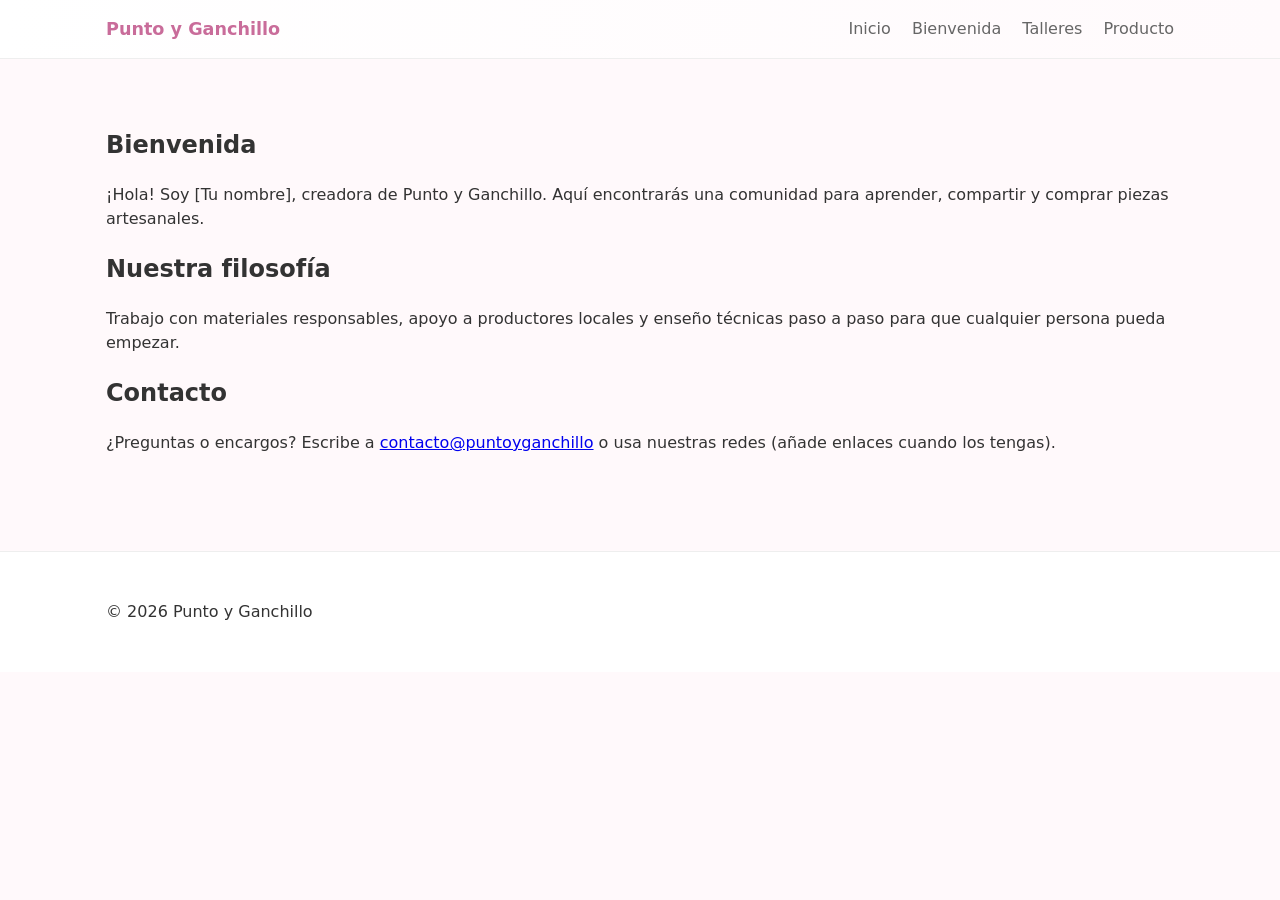
==== bienvenida.html @ f4f359e0 "Sube la web inicial de Punto y Ganchillo con cuatro páginas y estilos responsivos." ====
<!doctype html>
<html lang="es">
<head>
  <meta charset="utf-8" />
  <meta name="viewport" content="width=device-width,initial-scale=1" />
  <title>Punto y Ganchillo — Bienvenida</title>
  <link rel="stylesheet" href="css/styles.css" />
  <meta name="description" content="Bienvenida a Punto y Ganchillo. Conócenos y descubre nuestros valores y metodología." />
</head>
<body>
  <header class="site-header">
    <div class="container header-inner">
      <a class="brand" href="index.html">Punto y Ganchillo</a>
      <nav class="main-nav">
        <a href="index.html">Inicio</a>
        <a href="bienvenida.html">Bienvenida</a>
        <a href="talleres.html">Talleres</a>
        <a href="producto.html">Producto</a>
      </nav>
    </div>
  </header>

  <main class="container">
    <section class="page">
      <h1>Bienvenida</h1>
      <p>¡Hola! Soy [Tu nombre], creadora de Punto y Ganchillo. Aquí encontrarás una comunidad para aprender, compartir y comprar piezas artesanales.</p>
      <h2>Nuestra filosofía</h2>
      <p>Trabajo con materiales responsables, apoyo a productores locales y enseño técnicas paso a paso para que cualquier persona pueda empezar.</p>
      <h2>Contacto</h2>
      <p>¿Preguntas o encargos? Escribe a <a href="mailto:contacto@puntoyganchillo">contacto@puntoyganchillo</a> o usa nuestras redes (añade enlaces cuando los tengas).</p>
    </section>
  </main>

  <footer class="site-footer">
    <div class="container">
      <p>© <span id="year2"></span> Punto y Ganchillo</p>
    </div>
  </footer>

  <script>
    document.getElementById('year2').textContent = new Date().getFullYear();
  </script>
</body>
</html>
---- css/styles.css ----
:root {
  --accent: #c96c9a;
  --bg: #fff9fb;
  --text: #333;
  --muted: #666;
  --container-max: 1100px;
}

* {
  box-sizing: border-box;
}

body {
  margin: 0;
  font-family: system-ui, -apple-system, Segoe UI, Roboto, "Helvetica Neue", Arial;
  color: var(--text);
  background: var(--bg);
  line-height: 1.5;
}

.container {
  max-width: var(--container-max);
  margin: 0 auto;
  padding: 1rem;
}

.header-inner {
  display: flex;
  align-items: center;
  justify-content: space-between;
  gap: 1rem;
}

.site-header {
  background: linear-gradient(90deg, #fff, #fffafc);
  border-bottom: 1px solid #eee;
  position: sticky;
  top: 0;
  z-index: 10;
}

.brand {
  font-weight: 700;
  color: var(--accent);
  text-decoration: none;
  font-size: 1.1rem;
}

.main-nav a {
  margin-left: 1rem;
  text-decoration: none;
  color: var(--muted);
}

.hero {
  padding: 3rem 0;
  background: linear-gradient(180deg, #fff2f8 0%, #fff 100%);
  text-align: center;
}

.hero h1 {
  font-size: 2rem;
  margin: 0.2rem 0;
}

.hero p {
  margin: 0.4rem 0 1rem;
  color: var(--muted);
}

.btn {
  display: inline-block;
  background: var(--accent);
  color: white;
  padding: 0.6rem 1rem;
  border-radius: 6px;
  text-decoration: none;
}

.btn.outline {
  background: transparent;
  border: 1px solid var(--accent);
  color: var(--accent);
  margin-left: 0.5rem;
}

.features {
  display: grid;
  grid-template-columns: repeat(auto-fit, minmax(200px, 1fr));
  gap: 1rem;
  padding: 2rem 0;
}

.features article {
  background: white;
  padding: 1rem;
  border-radius: 8px;
  box-shadow: 0 1px 4px rgba(0, 0, 0, 0.04);
}

.page {
  padding: 2rem 0;
  background: transparent;
}

.workshop-list {
  display: grid;
  gap: 1rem;
}

.workshop {
  background: white;
  padding: 1rem;
  border-radius: 8px;
  box-shadow: 0 1px 3px rgba(0, 0, 0, 0.04);
}

.products-grid {
  display: grid;
  grid-template-columns: repeat(auto-fit, minmax(220px, 1fr));
  gap: 1rem;
}

.product {
  background: white;
  padding: 1rem;
  border-radius: 8px;
  text-align: center;
  box-shadow: 0 1px 4px rgba(0, 0, 0, 0.04);
}

.product img {
  max-width: 100%;
  height: auto;
  border-radius: 6px;
}

.site-footer {
  padding: 1rem 0;
  background: #fff;
  margin-top: 2rem;
  border-top: 1px solid #eee;
}

@media (max-width: 720px) {
  .header-inner {
    flex-direction: row;
    gap: 0.5rem;
  }

  .main-nav a {
    margin-left: 0.6rem;
    font-size: 0.95rem;
  }

  .hero h1 {
    font-size: 1.5rem;
  }
}
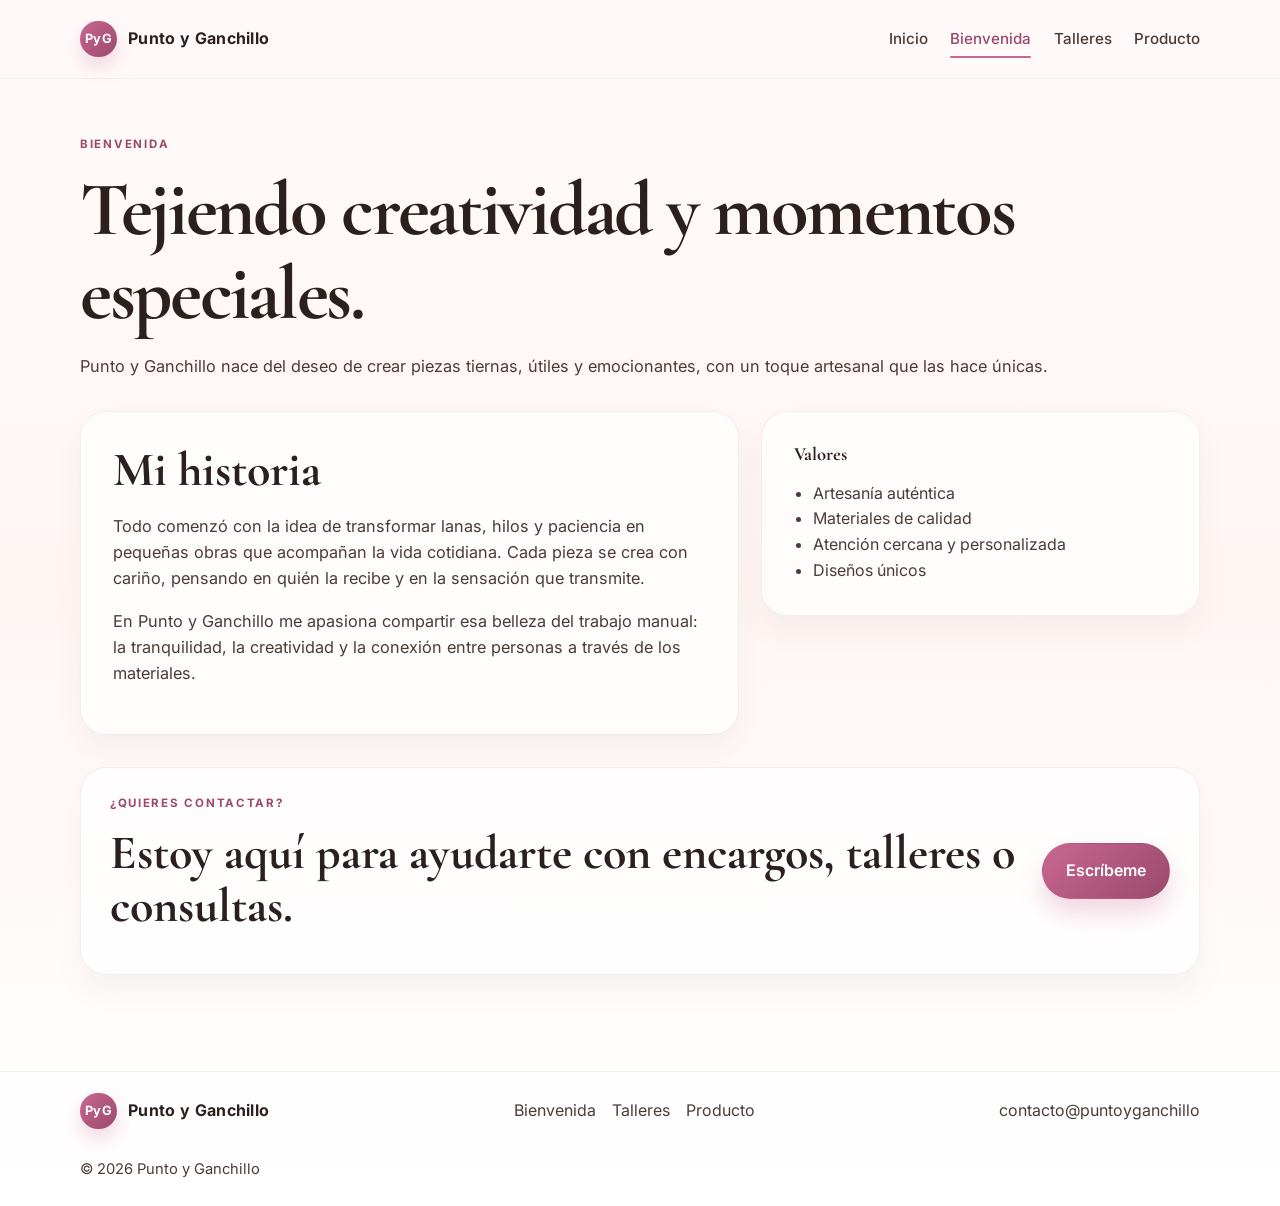
==== commit 099870d0: "Actualiza la web de Punto y Ganchillo con una versión final más cuidada, premium y responsive." ====
--- a/bienvenida.html
+++ b/bienvenida.html
@@ -3,42 +3,88 @@
 <head>
   <meta charset="utf-8" />
   <meta name="viewport" content="width=device-width,initial-scale=1" />
-  <title>Punto y Ganchillo — Bienvenida</title>
+  <title>Punto y Ganchillo | Bienvenida</title>
+  <meta name="description" content="Conoce Punto y Ganchillo, nuestra historia, valores y pasión por el tejido artesanal." />
+  <link rel="preconnect" href="https://fonts.googleapis.com">
+  <link rel="preconnect" href="https://fonts.gstatic.com" crossorigin>
+  <link href="https://fonts.googleapis.com/css2?family=Cormorant+Garamond:wght@500;600;700&family=Inter:wght@400;500;600;700&display=swap" rel="stylesheet">
   <link rel="stylesheet" href="css/styles.css" />
-  <meta name="description" content="Bienvenida a Punto y Ganchillo. Conócenos y descubre nuestros valores y metodología." />
 </head>
 <body>
   <header class="site-header">
     <div class="container header-inner">
-      <a class="brand" href="index.html">Punto y Ganchillo</a>
-      <nav class="main-nav">
+      <a class="brand" href="index.html" aria-label="Punto y Ganchillo inicio">
+        <span class="brand-mark">PyG</span>
+        <span>Punto y Ganchillo</span>
+      </a>
+
+      <nav class="main-nav" aria-label="Principal">
         <a href="index.html">Inicio</a>
-        <a href="bienvenida.html">Bienvenida</a>
+        <a href="bienvenida.html" class="active">Bienvenida</a>
         <a href="talleres.html">Talleres</a>
         <a href="producto.html">Producto</a>
       </nav>
     </div>
   </header>
 
-  <main class="container">
-    <section class="page">
-      <h1>Bienvenida</h1>
-      <p>¡Hola! Soy [Tu nombre], creadora de Punto y Ganchillo. Aquí encontrarás una comunidad para aprender, compartir y comprar piezas artesanales.</p>
-      <h2>Nuestra filosofía</h2>
-      <p>Trabajo con materiales responsables, apoyo a productores locales y enseño técnicas paso a paso para que cualquier persona pueda empezar.</p>
-      <h2>Contacto</h2>
-      <p>¿Preguntas o encargos? Escribe a <a href="mailto:contacto@puntoyganchillo">contacto@puntoyganchillo</a> o usa nuestras redes (añade enlaces cuando los tengas).</p>
+  <main class="page-shell">
+    <section class="container page-intro">
+      <p class="eyebrow">Bienvenida</p>
+      <h1>Tejiendo creatividad y momentos especiales.</h1>
+      <p class="lead">Punto y Ganchillo nace del deseo de crear piezas tiernas, útiles y emocionantes, con un toque artesanal que las hace únicas.</p>
+    </section>
+
+    <section class="container story-layout">
+      <div class="story-copy">
+        <h2>Mi historia</h2>
+        <p>Todo comenzó con la idea de transformar lanas, hilos y paciencia en pequeñas obras que acompañan la vida cotidiana. Cada pieza se crea con cariño, pensando en quién la recibe y en la sensación que transmite.</p>
+        <p>En Punto y Ganchillo me apasiona compartir esa belleza del trabajo manual: la tranquilidad, la creatividad y la conexión entre personas a través de los materiales.</p>
+      </div>
+
+      <div class="story-card">
+        <h3>Valores</h3>
+        <ul>
+          <li>Artesanía auténtica</li>
+          <li>Materiales de calidad</li>
+          <li>Atención cercana y personalizada</li>
+          <li>Diseños únicos</li>
+        </ul>
+      </div>
+    </section>
+
+    <section class="container contact-banner">
+      <div>
+        <p class="eyebrow">¿Quieres contactar?</p>
+        <h2>Estoy aquí para ayudarte con encargos, talleres o consultas.</h2>
+      </div>
+      <a class="btn btn-primary" href="mailto:contacto@puntoyganchillo">Escríbeme</a>
     </section>
   </main>
 
   <footer class="site-footer">
-    <div class="container">
-      <p>© <span id="year2"></span> Punto y Ganchillo</p>
+    <div class="container footer-inner">
+      <div>
+        <a class="brand footer-brand" href="index.html">
+          <span class="brand-mark">PyG</span>
+          <span>Punto y Ganchillo</span>
+        </a>
+      </div>
+
+      <div class="footer-links">
+        <a href="bienvenida.html">Bienvenida</a>
+        <a href="talleres.html">Talleres</a>
+        <a href="producto.html">Producto</a>
+      </div>
+
+      <div class="footer-contact">
+        <a href="mailto:contacto@puntoyganchillo">contacto@puntoyganchillo</a>
+      </div>
     </div>
+    <div class="container copyright">© <span id="year"></span> Punto y Ganchillo</div>
   </footer>
 
   <script>
-    document.getElementById('year2').textContent = new Date().getFullYear();
+    document.getElementById('year').textContent = new Date().getFullYear();
   </script>
 </body>
 </html>
--- a/css/styles.css
+++ b/css/styles.css
@@ -1,159 +1,511 @@
 :root {
-  --accent: #c96c9a;
-  --bg: #fff9fb;
-  --text: #333;
-  --muted: #666;
-  --container-max: 1100px;
+  --rose-50: #fff8f9;
+  --rose-100: #fdeef3;
+  --rose-200: #f7dfe8;
+  --rose-300: #efbfd5;
+  --rose-500: #c8678f;
+  --rose-700: #9b496d;
+  --coffee-900: #2b201d;
+  --coffee-700: #4d3b36;
+  --cream: #f9f5f1;
+  --white: #ffffff;
+  --shadow: rgba(69, 40, 27, 0.12);
 }
 
 * {
   box-sizing: border-box;
 }
 
+html {
+  scroll-behavior: smooth;
+}
+
 body {
   margin: 0;
-  font-family: system-ui, -apple-system, Segoe UI, Roboto, "Helvetica Neue", Arial;
-  color: var(--text);
-  background: var(--bg);
-  line-height: 1.5;
+  font-family: "Inter", Arial, sans-serif;
+  background: linear-gradient(180deg, #fffaf9 0%, #fff6f4 50%, #fff 100%);
+  color: var(--coffee-900);
+  line-height: 1.6;
+}
+
+img {
+  max-width: 100%;
+  display: block;
+}
+
+a {
+  color: inherit;
+  text-decoration: none;
 }
 
 .container {
-  max-width: var(--container-max);
+  width: min(1120px, calc(100% - 2rem));
   margin: 0 auto;
-  padding: 1rem;
-}
-
-.header-inner {
+}
+
+.site-header {
+  position: sticky;
+  top: 0;
+  z-index: 20;
+  background: rgba(255, 250, 249, 0.9);
+  backdrop-filter: blur(10px);
+  border-bottom: 1px solid rgba(133, 88, 72, 0.08);
+}
+
+.header-inner,
+.footer-inner {
   display: flex;
   align-items: center;
   justify-content: space-between;
   gap: 1rem;
-}
-
-.site-header {
-  background: linear-gradient(90deg, #fff, #fffafc);
-  border-bottom: 1px solid #eee;
-  position: sticky;
-  top: 0;
-  z-index: 10;
+  min-height: 78px;
 }
 
 .brand {
+  display: inline-flex;
+  align-items: center;
+  gap: 0.7rem;
   font-weight: 700;
-  color: var(--accent);
-  text-decoration: none;
-  font-size: 1.1rem;
+  letter-spacing: 0.02em;
+}
+
+.brand-mark {
+  display: inline-flex;
+  align-items: center;
+  justify-content: center;
+  width: 2.3rem;
+  height: 2.3rem;
+  border-radius: 50%;
+  background: linear-gradient(135deg, var(--rose-500), var(--rose-700));
+  color: var(--white);
+  font-size: 0.8rem;
+  box-shadow: 0 10px 20px rgba(200, 103, 143, 0.25);
+}
+
+.main-nav {
+  display: flex;
+  align-items: center;
+  gap: 1.4rem;
+  font-size: 0.95rem;
 }
 
 .main-nav a {
-  margin-left: 1rem;
-  text-decoration: none;
-  color: var(--muted);
+  position: relative;
+  color: var(--coffee-700);
+  font-weight: 500;
+}
+
+.main-nav a.active,
+.main-nav a:hover {
+  color: var(--rose-700);
+}
+
+.main-nav a.active::after,
+.main-nav a:hover::after {
+  content: "";
+  position: absolute;
+  left: 0;
+  right: 0;
+  bottom: -0.4rem;
+  height: 2px;
+  border-radius: 999px;
+  background: var(--rose-500);
 }
 
 .hero {
-  padding: 3rem 0;
-  background: linear-gradient(180deg, #fff2f8 0%, #fff 100%);
-  text-align: center;
-}
-
-.hero h1 {
-  font-size: 2rem;
-  margin: 0.2rem 0;
-}
-
-.hero p {
-  margin: 0.4rem 0 1rem;
-  color: var(--muted);
+  padding: 5rem 0 3rem;
+}
+
+.hero-grid {
+  display: grid;
+  grid-template-columns: 1.15fr 0.85fr;
+  align-items: center;
+  gap: 2rem;
+}
+
+.eyebrow {
+  margin: 0 0 0.9rem;
+  text-transform: uppercase;
+  letter-spacing: 0.15em;
+  font-size: 0.72rem;
+  color: var(--rose-700);
+  font-weight: 700;
+}
+
+h1, h2, h3 {
+  margin: 0 0 1rem;
+  line-height: 1.1;
+  font-family: "Cormorant Garamond", Georgia, serif;
+}
+
+h1 {
+  font-size: clamp(2.8rem, 6vw, 5.2rem);
+  letter-spacing: -0.03em;
+}
+
+h2 {
+  font-size: clamp(2rem, 4vw, 3rem);
+}
+
+.hero-copy .lead,
+.page-intro .lead,
+.story-copy p,
+.workshop-card p,
+.product-body p {
+  color: var(--coffee-700);
+  font-size: 1.02rem;
+}
+
+.hero-actions {
+  display: flex;
+  flex-wrap: wrap;
+  gap: 0.9rem;
+  margin: 1.5rem 0 1.2rem;
 }
 
 .btn {
+  display: inline-flex;
+  align-items: center;
+  justify-content: center;
+  border-radius: 999px;
+  padding: 0.9rem 1.45rem;
+  font-weight: 600;
+  border: 1px solid transparent;
+  transition: transform 0.2s ease, box-shadow 0.2s ease;
+}
+
+.btn:hover {
+  transform: translateY(-1px);
+}
+
+.btn-primary {
+  background: linear-gradient(135deg, var(--rose-500), var(--rose-700));
+  color: var(--white);
+  box-shadow: 0 14px 24px rgba(200, 103, 143, 0.25);
+}
+
+.btn-secondary {
+  background: rgba(255, 255, 255, 0.55);
+  border-color: rgba(155, 73, 109, 0.2);
+  color: var(--rose-700);
+}
+
+.hero-points {
+  list-style: none;
+  display: flex;
+  flex-wrap: wrap;
+  gap: 0.8rem;
+  padding: 0;
+  margin: 1rem 0 0;
+  color: var(--coffee-700);
+  font-size: 0.92rem;
+}
+
+.hero-points li {
+  padding: 0.45rem 0.8rem;
+  background: rgba(255, 255, 255, 0.65);
+  border: 1px solid rgba(155, 73, 109, 0.1);
+  border-radius: 999px;
+}
+
+.hero-visual {
+  position: relative;
+  min-height: 420px;
+  display: grid;
+  place-items: center;
+}
+
+.card {
+  border-radius: 26px;
+  box-shadow: var(--shadow) 0 18px 35px;
+}
+
+.card-large {
+  width: min(360px, 90%);
+  height: 300px;
+  padding: 1.4rem;
+  display: flex;
+  flex-direction: column;
+  justify-content: end;
+  background: linear-gradient(160deg, rgba(247, 223, 232, 0.95), rgba(249, 245, 241, 0.88));
+  border: 1px solid rgba(155, 73, 109, 0.08);
+  position: relative;
+  overflow: hidden;
+}
+
+.card-large::before {
+  content: "";
+  position: absolute;
+  inset: 0;
+  background: radial-gradient(circle at top right, rgba(255,255,255,0.8), transparent 38%);
+}
+
+.card-large > * {
+  position: relative;
+  z-index: 1;
+}
+
+.tag {
+  display: inline-flex;
+  align-self: flex-start;
+  background: rgba(255, 255, 255, 0.8);
+  color: var(--rose-700);
+  padding: 0.35rem 0.7rem;
+  border-radius: 999px;
+  font-size: 0.72rem;
+  font-weight: 700;
+  margin-bottom: 1rem;
+}
+
+.card-small {
+  position: absolute;
+  display: grid;
+  place-items: center;
+  width: 180px;
+  height: 86px;
+  font-weight: 700;
+  letter-spacing: 0.04em;
+  color: var(--coffee-900);
+}
+
+.card-pink {
+  left: 0;
+  bottom: 30px;
+  background: #fbe6ee;
+}
+
+.card-cream {
+  right: 0;
+  top: 30px;
+  background: #f6f0ea;
+}
+
+.features {
+  display: grid;
+  grid-template-columns: repeat(3, minmax(0, 1fr));
+  gap: 1.2rem;
+  padding: 2rem 0 1rem;
+}
+
+.feature-card {
+  background: rgba(255, 255, 255, 0.7);
+  border: 1px solid rgba(155, 73, 109, 0.1);
+  border-radius: 24px;
+  padding: 2rem 1.4rem;
+  box-shadow: 0 12px 24px rgba(77, 59, 54, 0.04);
+}
+
+.icon {
+  display: inline-flex;
+  align-items: center;
+  justify-content: center;
+  width: 2.8rem;
+  height: 2.8rem;
+  border-radius: 50%;
+  background: var(--rose-100);
+  color: var(--rose-700);
+  margin-bottom: 1rem;
+  font-size: 1.2rem;
+}
+
+.showcase {
+  padding: 3rem 0 1rem;
+}
+
+.section-head {
+  margin-bottom: 1.4rem;
+}
+
+.product-grid {
+  display: grid;
+  grid-template-columns: repeat(3, minmax(0, 1fr));
+  gap: 1.5rem;
+}
+
+.product-card {
+  background: rgba(255,255,255,0.72);
+  border: 1px solid rgba(155, 73, 109, 0.12);
+  border-radius: 26px;
+  overflow: hidden;
+  box-shadow: 0 16px 30px rgba(77,59,54,0.05);
+}
+
+.product-card img {
+  width: 100%;
+  height: 260px;
+  object-fit: cover;
+}
+
+.product-body {
+  padding: 1.2rem 1.2rem 1.4rem;
+}
+
+.product-body h3 {
+  font-size: clamp(1.8rem, 2vw, 2.2rem);
+  margin-bottom: 0.5rem;
+}
+
+.price {
   display: inline-block;
-  background: var(--accent);
-  color: white;
-  padding: 0.6rem 1rem;
-  border-radius: 6px;
-  text-decoration: none;
-}
-
-.btn.outline {
-  background: transparent;
-  border: 1px solid var(--accent);
-  color: var(--accent);
-  margin-left: 0.5rem;
-}
-
-.features {
-  display: grid;
-  grid-template-columns: repeat(auto-fit, minmax(200px, 1fr));
+  margin-top: 0.6rem;
+  font-weight: 700;
+  color: var(--rose-700);
+}
+
+.page-shell {
+  padding: 3.5rem 0 4rem;
+}
+
+.page-intro {
+  margin-bottom: 2rem;
+}
+
+.story-layout {
+  display: grid;
+  grid-template-columns: 1.2fr 0.8fr;
+  gap: 1.4rem;
+  align-items: start;
+}
+
+.story-copy,
+.story-card,
+.workshop-card,
+.contact-banner {
+  background: rgba(255,255,255,0.7);
+  border: 1px solid rgba(155,73,109,0.1);
+  border-radius: 26px;
+  box-shadow: 0 16px 30px rgba(77,59,54,0.05);
+}
+
+.story-copy,
+.story-card {
+  padding: 2rem;
+}
+
+.story-card ul {
+  margin: 1rem 0 0;
+  padding-left: 1.2rem;
+  color: var(--coffee-700);
+}
+
+.contact-banner {
+  margin-top: 2rem;
+  padding: 1.6rem 1.8rem;
+  display: flex;
+  align-items: center;
+  justify-content: space-between;
   gap: 1rem;
-  padding: 2rem 0;
-}
-
-.features article {
-  background: white;
-  padding: 1rem;
-  border-radius: 8px;
-  box-shadow: 0 1px 4px rgba(0, 0, 0, 0.04);
-}
-
-.page {
-  padding: 2rem 0;
-  background: transparent;
 }
 
 .workshop-list {
   display: grid;
+  grid-template-columns: repeat(3, minmax(0, 1fr));
+  gap: 1.2rem;
+}
+
+.workshop-card {
+  padding: 1.5rem;
+}
+
+.workshop-card.accent {
+  background: linear-gradient(180deg, #fff4f7, rgba(255,255,255,0.75));
+}
+
+.workshop-meta {
+  display: inline-block;
+  margin-bottom: 0.9rem;
+  padding: 0.35rem 0.7rem;
+  background: var(--rose-100);
+  border-radius: 999px;
+  color: var(--rose-700);
+  font-size: 0.75rem;
+  font-weight: 700;
+  letter-spacing: 0.06em;
+  text-transform: uppercase;
+}
+
+.price-row {
+  display: flex;
+  justify-content: space-between;
   gap: 1rem;
-}
-
-.workshop {
-  background: white;
-  padding: 1rem;
-  border-radius: 8px;
-  box-shadow: 0 1px 3px rgba(0, 0, 0, 0.04);
-}
-
-.products-grid {
-  display: grid;
-  grid-template-columns: repeat(auto-fit, minmax(220px, 1fr));
+  align-items: center;
+  margin-top: 1rem;
+  padding-top: 1rem;
+  border-top: 1px solid rgba(155,73,109,0.12);
+  color: var(--coffee-700);
+}
+
+.price-row strong {
+  font-size: 1.5rem;
+  color: var(--rose-700);
+}
+
+.product-page-grid {
+  padding-top: 1rem;
+}
+
+.site-footer {
+  margin-top: 2rem;
+  background: rgba(255,255,255,0.7);
+  border-top: 1px solid rgba(133,88,72,0.08);
+}
+
+.footer-links,
+.footer-contact {
+  display: flex;
+  align-items: center;
   gap: 1rem;
-}
-
-.product {
-  background: white;
-  padding: 1rem;
-  border-radius: 8px;
-  text-align: center;
-  box-shadow: 0 1px 4px rgba(0, 0, 0, 0.04);
-}
-
-.product img {
-  max-width: 100%;
-  height: auto;
-  border-radius: 6px;
-}
-
-.site-footer {
-  padding: 1rem 0;
-  background: #fff;
-  margin-top: 2rem;
-  border-top: 1px solid #eee;
-}
-
-@media (max-width: 720px) {
-  .header-inner {
-    flex-direction: row;
-    gap: 0.5rem;
-  }
-
-  .main-nav a {
-    margin-left: 0.6rem;
-    font-size: 0.95rem;
-  }
-
-  .hero h1 {
-    font-size: 1.5rem;
-  }
-}
+  color: var(--coffee-700);
+}
+
+.footer-brand {
+  font-size: 1rem;
+}
+
+.copyright {
+  padding: 0.5rem 0 1.5rem;
+  color: var(--coffee-700);
+  font-size: 0.92rem;
+}
+
+@media (max-width: 900px) {
+  .hero-grid,
+  .story-layout,
+  .features,
+  .product-grid,
+  .workshop-list {
+    grid-template-columns: 1fr;
+  }
+
+  .contact-banner {
+    flex-direction: column;
+    align-items: flex-start;
+  }
+}
+
+@media (max-width: 700px) {
+  .header-inner,
+  .footer-inner {
+    flex-wrap: wrap;
+    justify-content: center;
+    padding: 0.85rem 0;
+  }
+
+  .main-nav {
+    justify-content: center;
+    flex-wrap: wrap;
+    gap: 0.8rem 1rem;
+  }
+
+  .hero {
+    padding-top: 3rem;
+  }
+
+  .card-small {
+    display: none;
+  }
+
+  .hero-visual {
+    min-height: 260px;
+  }
+}
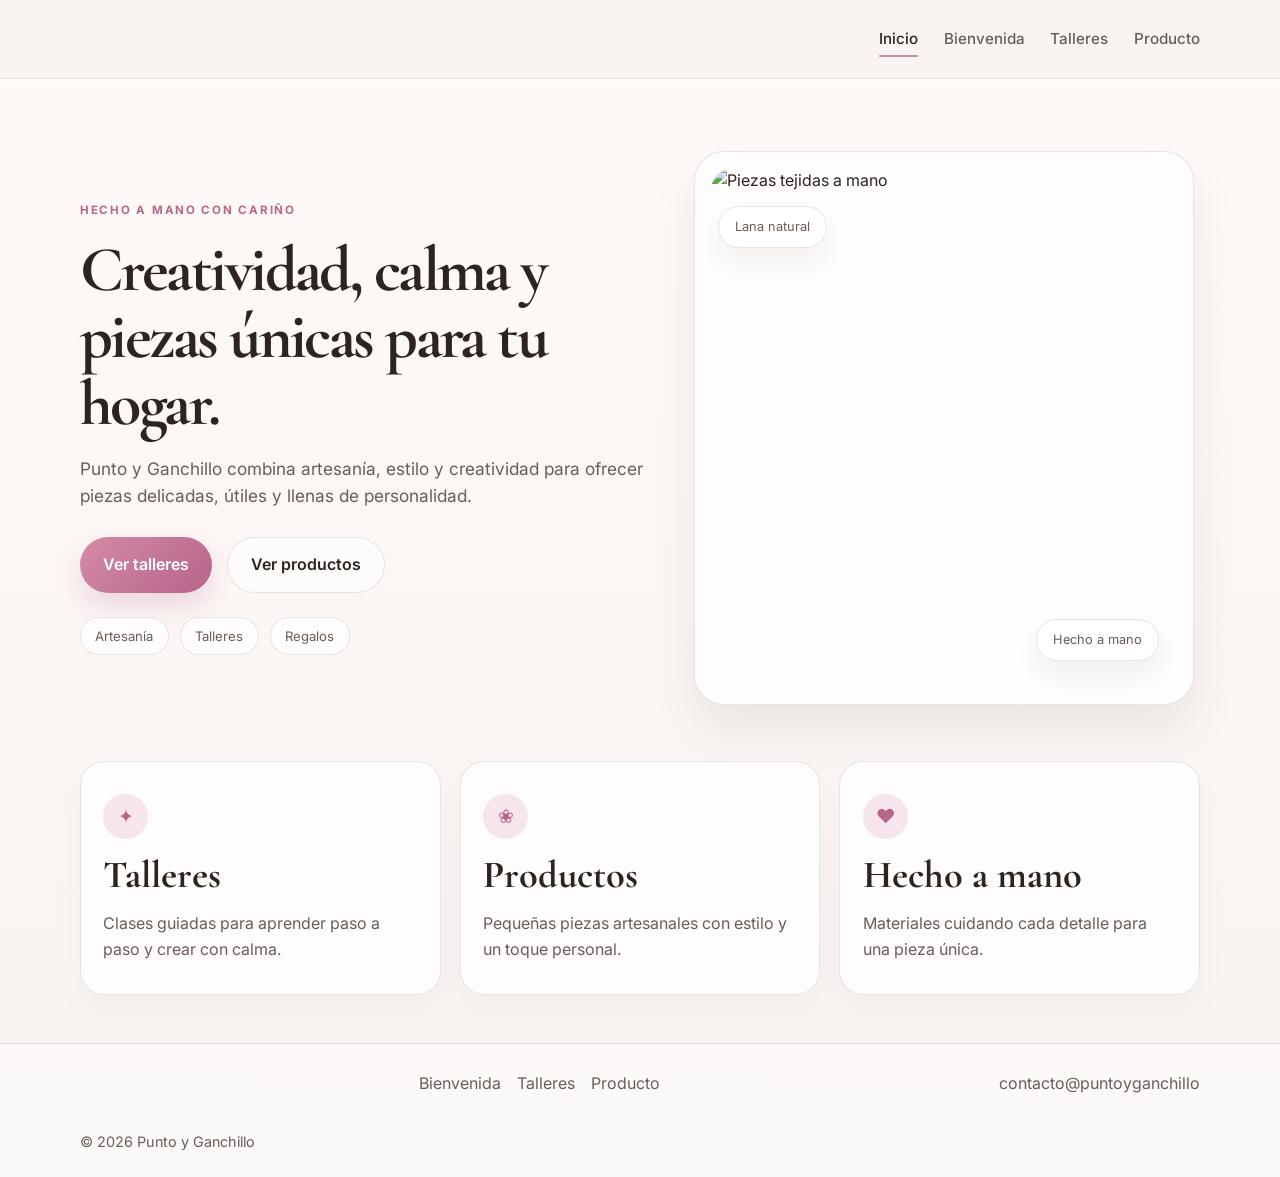
==== commit 606adef4: "Añadir logo SVG personalizado y usarlo en todas las páginas del sitio web." ====
--- a/bienvenida.html
+++ b/bienvenida.html
@@ -3,8 +3,8 @@
 <head>
   <meta charset="utf-8" />
   <meta name="viewport" content="width=device-width,initial-scale=1" />
-  <title>Punto y Ganchillo | Bienvenida</title>
-  <meta name="description" content="Conoce Punto y Ganchillo, nuestra historia, valores y pasión por el tejido artesanal." />
+  <title>Punto y Ganchillo | Inicio</title>
+  <meta name="description" content="Punto y Ganchillo: talleres de ganchillo, productos artesanales y creatividad hecha a mano." />
   <link rel="preconnect" href="https://fonts.googleapis.com">
   <link rel="preconnect" href="https://fonts.gstatic.com" crossorigin>
   <link href="https://fonts.googleapis.com/css2?family=Cormorant+Garamond:wght@500;600;700&family=Inter:wght@400;500;600;700&display=swap" rel="stylesheet">
@@ -14,50 +14,64 @@
   <header class="site-header">
     <div class="container header-inner">
       <a class="brand" href="index.html" aria-label="Punto y Ganchillo inicio">
-        <span class="brand-mark">PyG</span>
-        <span>Punto y Ganchillo</span>
+        <img class="brand-logo" src="assets/logo.svg" alt="Punto y Ganchillo" />
       </a>
 
       <nav class="main-nav" aria-label="Principal">
-        <a href="index.html">Inicio</a>
-        <a href="bienvenida.html" class="active">Bienvenida</a>
+        <a href="index.html" class="active">Inicio</a>
+        <a href="bienvenida.html">Bienvenida</a>
         <a href="talleres.html">Talleres</a>
         <a href="producto.html">Producto</a>
       </nav>
     </div>
   </header>
 
-  <main class="page-shell">
-    <section class="container page-intro">
-      <p class="eyebrow">Bienvenida</p>
-      <h1>Tejiendo creatividad y momentos especiales.</h1>
-      <p class="lead">Punto y Ganchillo nace del deseo de crear piezas tiernas, útiles y emocionantes, con un toque artesanal que las hace únicas.</p>
-    </section>
+  <main>
+    <section class="hero">
+      <div class="container hero-layout">
+        <div class="hero-copy">
+          <p class="eyebrow">Hecho a mano con cariño</p>
+          <h1>Creatividad, calma y piezas únicas para tu hogar.</h1>
+          <p class="lead">Punto y Ganchillo combina artesanía, estilo y creatividad para ofrecer piezas delicadas, útiles y llenas de personalidad.</p>
+          <div class="hero-actions">
+            <a class="btn btn-primary" href="talleres.html">Ver talleres</a>
+            <a class="btn btn-secondary" href="producto.html">Ver productos</a>
+          </div>
+          <div class="mini-pills">
+            <span>Artesanía</span>
+            <span>Talleres</span>
+            <span>Regalos</span>
+          </div>
+        </div>
 
-    <section class="container story-layout">
-      <div class="story-copy">
-        <h2>Mi historia</h2>
-        <p>Todo comenzó con la idea de transformar lanas, hilos y paciencia en pequeñas obras que acompañan la vida cotidiana. Cada pieza se crea con cariño, pensando en quién la recibe y en la sensación que transmite.</p>
-        <p>En Punto y Ganchillo me apasiona compartir esa belleza del trabajo manual: la tranquilidad, la creatividad y la conexión entre personas a través de los materiales.</p>
-      </div>
-
-      <div class="story-card">
-        <h3>Valores</h3>
-        <ul>
-          <li>Artesanía auténtica</li>
-          <li>Materiales de calidad</li>
-          <li>Atención cercana y personalizada</li>
-          <li>Diseños únicos</li>
-        </ul>
+        <div class="hero-visual">
+          <div class="visual-frame">
+            <img src="https://images.unsplash.com/photo-1517849845537-4d257902454a?auto=format&fit=crop&w=900&q=80" alt="Piezas tejidas a mano" />
+          </div>
+          <div class="floating-note top">Lana natural</div>
+          <div class="floating-note bottom">Hecho a mano</div>
+        </div>
       </div>
     </section>
 
-    <section class="container contact-banner">
-      <div>
-        <p class="eyebrow">¿Quieres contactar?</p>
-        <h2>Estoy aquí para ayudarte con encargos, talleres o consultas.</h2>
-      </div>
-      <a class="btn btn-primary" href="mailto:contacto@puntoyganchillo">Escríbeme</a>
+    <section class="features container">
+      <article class="feature-card">
+        <div class="icon">✦</div>
+        <h2>Talleres</h2>
+        <p>Clases guiadas para aprender paso a paso y crear con calma.</p>
+      </article>
+
+      <article class="feature-card">
+        <div class="icon">❀</div>
+        <h2>Productos</h2>
+        <p>Pequeñas piezas artesanales con estilo y un toque personal.</p>
+      </article>
+
+      <article class="feature-card">
+        <div class="icon">♥</div>
+        <h2>Hecho a mano</h2>
+        <p>Materiales cuidando cada detalle para una pieza única.</p>
+      </article>
     </section>
   </main>
 
@@ -65,8 +79,7 @@
     <div class="container footer-inner">
       <div>
         <a class="brand footer-brand" href="index.html">
-          <span class="brand-mark">PyG</span>
-          <span>Punto y Ganchillo</span>
+          <img class="brand-logo" src="assets/logo.svg" alt="Punto y Ganchillo" />
         </a>
       </div>
 
--- a/css/styles.css
+++ b/css/styles.css
@@ -1,42 +1,29 @@
 :root {
-  --rose-50: #fff8f9;
-  --rose-100: #fdeef3;
-  --rose-200: #f7dfe8;
-  --rose-300: #efbfd5;
-  --rose-500: #c8678f;
-  --rose-700: #9b496d;
-  --coffee-900: #2b201d;
-  --coffee-700: #4d3b36;
-  --cream: #f9f5f1;
-  --white: #ffffff;
-  --shadow: rgba(69, 40, 27, 0.12);
-}
-
-* {
-  box-sizing: border-box;
-}
-
-html {
-  scroll-behavior: smooth;
-}
-
+  --bg: #f8f3f1;
+  --bg-soft: #fff9f7;
+  --panel: rgba(255, 255, 255, 0.74);
+  --panel-strong: #fff;
+  --rose: #d48aa6;
+  --rose-deep: #b7658a;
+  --rose-soft: #f6e5ec;
+  --text: #2d241f;
+  --muted: #695d58;
+  --line: rgba(69, 55, 49, 0.12);
+  --shadow: rgba(62, 45, 40, 0.08);
+}
+
+* { box-sizing: border-box; }
+html { scroll-behavior: smooth; }
 body {
   margin: 0;
   font-family: "Inter", Arial, sans-serif;
-  background: linear-gradient(180deg, #fffaf9 0%, #fff6f4 50%, #fff 100%);
-  color: var(--coffee-900);
+  background: linear-gradient(180deg, var(--bg-soft) 0%, var(--bg) 100%);
+  color: var(--text);
   line-height: 1.6;
 }
 
-img {
-  max-width: 100%;
-  display: block;
-}
-
-a {
-  color: inherit;
-  text-decoration: none;
-}
+a { color: inherit; text-decoration: none; }
+img { max-width: 100%; display: block; }
 
 .container {
   width: min(1120px, calc(100% - 2rem));
@@ -47,9 +34,9 @@
   position: sticky;
   top: 0;
   z-index: 20;
-  background: rgba(255, 250, 249, 0.9);
-  backdrop-filter: blur(10px);
-  border-bottom: 1px solid rgba(133, 88, 72, 0.08);
+  background: rgba(248, 243, 241, 0.78);
+  backdrop-filter: blur(12px);
+  border-bottom: 1px solid var(--line);
 }
 
 .header-inner,
@@ -64,40 +51,40 @@
 .brand {
   display: inline-flex;
   align-items: center;
-  gap: 0.7rem;
+  gap: 0.75rem;
   font-weight: 700;
   letter-spacing: 0.02em;
 }
 
 .brand-mark {
+  width: 2.4rem;
+  height: 2.4rem;
   display: inline-flex;
   align-items: center;
   justify-content: center;
-  width: 2.3rem;
-  height: 2.3rem;
   border-radius: 50%;
-  background: linear-gradient(135deg, var(--rose-500), var(--rose-700));
-  color: var(--white);
+  background: linear-gradient(135deg, var(--rose), var(--rose-deep));
+  color: white;
   font-size: 0.8rem;
-  box-shadow: 0 10px 20px rgba(200, 103, 143, 0.25);
+  box-shadow: 0 12px 20px rgba(183, 101, 138, 0.2);
 }
 
 .main-nav {
   display: flex;
   align-items: center;
-  gap: 1.4rem;
+  gap: 1.6rem;
   font-size: 0.95rem;
 }
 
 .main-nav a {
   position: relative;
-  color: var(--coffee-700);
+  color: var(--muted);
   font-weight: 500;
 }
 
 .main-nav a.active,
 .main-nav a:hover {
-  color: var(--rose-700);
+  color: var(--text);
 }
 
 .main-nav a.active::after,
@@ -106,348 +93,181 @@
   position: absolute;
   left: 0;
   right: 0;
-  bottom: -0.4rem;
+  bottom: -0.35rem;
   height: 2px;
+  background: var(--rose);
   border-radius: 999px;
-  background: var(--rose-500);
 }
 
 .hero {
-  padding: 5rem 0 3rem;
-}
-
-.hero-grid {
+  padding: 4.5rem 0 2.5rem;
+}
+
+.hero-layout {
   display: grid;
-  grid-template-columns: 1.15fr 0.85fr;
-  align-items: center;
-  gap: 2rem;
+  grid-template-columns: 1.05fr 0.95fr;
+  align-items: center;
+  gap: 2.5rem;
 }
 
 .eyebrow {
-  margin: 0 0 0.9rem;
+  margin: 0 0 1rem;
+  font-size: 0.72rem;
+  letter-spacing: 0.15em;
   text-transform: uppercase;
-  letter-spacing: 0.15em;
-  font-size: 0.72rem;
-  color: var(--rose-700);
+  color: var(--rose-deep);
   font-weight: 700;
 }
 
 h1, h2, h3 {
   margin: 0 0 1rem;
-  line-height: 1.1;
+  line-height: 1.05;
   font-family: "Cormorant Garamond", Georgia, serif;
 }
 
 h1 {
-  font-size: clamp(2.8rem, 6vw, 5.2rem);
-  letter-spacing: -0.03em;
+  font-size: clamp(3rem, 5vw, 5rem);
+  letter-spacing: -0.04em;
 }
 
 h2 {
-  font-size: clamp(2rem, 4vw, 3rem);
-}
-
-.hero-copy .lead,
-.page-intro .lead,
-.story-copy p,
-.workshop-card p,
-.product-body p {
-  color: var(--coffee-700);
-  font-size: 1.02rem;
+  font-size: clamp(2rem, 3vw, 2.8rem);
+}
+
+.lead {
+  max-width: 620px;
+  color: var(--muted);
+  font-size: 1.08rem;
 }
 
 .hero-actions {
   display: flex;
   flex-wrap: wrap;
   gap: 0.9rem;
-  margin: 1.5rem 0 1.2rem;
+  margin-top: 1.7rem;
 }
 
 .btn {
   display: inline-flex;
   align-items: center;
   justify-content: center;
+  padding: 0.9rem 1.45rem;
   border-radius: 999px;
-  padding: 0.9rem 1.45rem;
   font-weight: 600;
-  border: 1px solid transparent;
   transition: transform 0.2s ease, box-shadow 0.2s ease;
 }
 
-.btn:hover {
-  transform: translateY(-1px);
-}
+.btn:hover { transform: translateY(-1px); }
 
 .btn-primary {
-  background: linear-gradient(135deg, var(--rose-500), var(--rose-700));
-  color: var(--white);
-  box-shadow: 0 14px 24px rgba(200, 103, 143, 0.25);
+  background: linear-gradient(135deg, var(--rose), var(--rose-deep));
+  color: white;
+  box-shadow: 0 14px 26px rgba(183, 101, 138, 0.2);
 }
 
 .btn-secondary {
-  background: rgba(255, 255, 255, 0.55);
-  border-color: rgba(155, 73, 109, 0.2);
-  color: var(--rose-700);
-}
-
-.hero-points {
-  list-style: none;
+  background: rgba(255,255,255,0.65);
+  border: 1px solid var(--line);
+  color: var(--text);
+}
+
+.mini-pills {
   display: flex;
   flex-wrap: wrap;
-  gap: 0.8rem;
-  padding: 0;
-  margin: 1rem 0 0;
-  color: var(--coffee-700);
-  font-size: 0.92rem;
-}
-
-.hero-points li {
-  padding: 0.45rem 0.8rem;
-  background: rgba(255, 255, 255, 0.65);
-  border: 1px solid rgba(155, 73, 109, 0.1);
+  gap: 0.7rem;
+  margin-top: 1.5rem;
+}
+
+.mini-pills span {
+  padding: 0.45rem 0.9rem;
+  background: rgba(255,255,255,0.7);
+  border: 1px solid var(--line);
   border-radius: 999px;
+  color: var(--muted);
+  font-size: 0.82rem;
 }
 
 .hero-visual {
   position: relative;
-  min-height: 420px;
-  display: grid;
-  place-items: center;
-}
-
-.card {
-  border-radius: 26px;
-  box-shadow: var(--shadow) 0 18px 35px;
-}
-
-.card-large {
-  width: min(360px, 90%);
-  height: 300px;
-  padding: 1.4rem;
-  display: flex;
-  flex-direction: column;
-  justify-content: end;
-  background: linear-gradient(160deg, rgba(247, 223, 232, 0.95), rgba(249, 245, 241, 0.88));
-  border: 1px solid rgba(155, 73, 109, 0.08);
-  position: relative;
-  overflow: hidden;
-}
-
-.card-large::before {
-  content: "";
+  display: flex;
+  justify-content: center;
+  align-items: center;
+  min-height: 440px;
+}
+
+.visual-frame {
+  width: min(500px, 100%);
+  background: rgba(255,255,255,0.7);
+  border: 1px solid var(--line);
+  border-radius: 30px;
+  padding: 1rem;
+  box-shadow: 0 26px 48px var(--shadow);
+}
+
+.visual-frame img {
+  width: 100%;
+  height: 520px;
+  object-fit: cover;
+  border-radius: 22px;
+}
+
+.floating-note {
   position: absolute;
-  inset: 0;
-  background: radial-gradient(circle at top right, rgba(255,255,255,0.8), transparent 38%);
-}
-
-.card-large > * {
-  position: relative;
-  z-index: 1;
-}
-
-.tag {
-  display: inline-flex;
-  align-self: flex-start;
-  background: rgba(255, 255, 255, 0.8);
-  color: var(--rose-700);
-  padding: 0.35rem 0.7rem;
+  background: rgba(255,255,255,0.88);
+  border: 1px solid var(--line);
   border-radius: 999px;
-  font-size: 0.72rem;
-  font-weight: 700;
-  margin-bottom: 1rem;
-}
-
-.card-small {
-  position: absolute;
-  display: grid;
-  place-items: center;
-  width: 180px;
-  height: 86px;
-  font-weight: 700;
-  letter-spacing: 0.04em;
-  color: var(--coffee-900);
-}
-
-.card-pink {
-  left: 0;
-  bottom: 30px;
-  background: #fbe6ee;
-}
-
-.card-cream {
-  right: 0;
-  top: 30px;
-  background: #f6f0ea;
+  padding: 0.6rem 1rem;
+  font-size: 0.8rem;
+  color: var(--muted);
+  box-shadow: 0 14px 24px rgba(62, 45, 40, 0.06);
+}
+
+.floating-note.top {
+  top: 10%;
+  left: 6%;
+}
+
+.floating-note.bottom {
+  bottom: 8%;
+  right: 8%;
 }
 
 .features {
   display: grid;
   grid-template-columns: repeat(3, minmax(0, 1fr));
   gap: 1.2rem;
-  padding: 2rem 0 1rem;
+  padding: 1rem 0 3rem;
 }
 
 .feature-card {
-  background: rgba(255, 255, 255, 0.7);
-  border: 1px solid rgba(155, 73, 109, 0.1);
+  background: var(--panel);
+  border: 1px solid var(--line);
   border-radius: 24px;
   padding: 2rem 1.4rem;
-  box-shadow: 0 12px 24px rgba(77, 59, 54, 0.04);
+  box-shadow: 0 18px 32px rgba(62, 45, 40, 0.03);
 }
 
 .icon {
-  display: inline-flex;
-  align-items: center;
-  justify-content: center;
   width: 2.8rem;
   height: 2.8rem;
+  display: inline-flex;
+  align-items: center;
+  justify-content: center;
   border-radius: 50%;
-  background: var(--rose-100);
-  color: var(--rose-700);
+  background: var(--rose-soft);
+  color: var(--rose-deep);
   margin-bottom: 1rem;
   font-size: 1.2rem;
 }
 
-.showcase {
-  padding: 3rem 0 1rem;
-}
-
-.section-head {
-  margin-bottom: 1.4rem;
-}
-
-.product-grid {
-  display: grid;
-  grid-template-columns: repeat(3, minmax(0, 1fr));
-  gap: 1.5rem;
-}
-
-.product-card {
-  background: rgba(255,255,255,0.72);
-  border: 1px solid rgba(155, 73, 109, 0.12);
-  border-radius: 26px;
-  overflow: hidden;
-  box-shadow: 0 16px 30px rgba(77,59,54,0.05);
-}
-
-.product-card img {
-  width: 100%;
-  height: 260px;
-  object-fit: cover;
-}
-
-.product-body {
-  padding: 1.2rem 1.2rem 1.4rem;
-}
-
-.product-body h3 {
-  font-size: clamp(1.8rem, 2vw, 2.2rem);
-  margin-bottom: 0.5rem;
-}
-
-.price {
-  display: inline-block;
-  margin-top: 0.6rem;
-  font-weight: 700;
-  color: var(--rose-700);
-}
-
-.page-shell {
-  padding: 3.5rem 0 4rem;
-}
-
-.page-intro {
-  margin-bottom: 2rem;
-}
-
-.story-layout {
-  display: grid;
-  grid-template-columns: 1.2fr 0.8fr;
-  gap: 1.4rem;
-  align-items: start;
-}
-
-.story-copy,
-.story-card,
-.workshop-card,
-.contact-banner {
-  background: rgba(255,255,255,0.7);
-  border: 1px solid rgba(155,73,109,0.1);
-  border-radius: 26px;
-  box-shadow: 0 16px 30px rgba(77,59,54,0.05);
-}
-
-.story-copy,
-.story-card {
-  padding: 2rem;
-}
-
-.story-card ul {
-  margin: 1rem 0 0;
-  padding-left: 1.2rem;
-  color: var(--coffee-700);
-}
-
-.contact-banner {
-  margin-top: 2rem;
-  padding: 1.6rem 1.8rem;
-  display: flex;
-  align-items: center;
-  justify-content: space-between;
-  gap: 1rem;
-}
-
-.workshop-list {
-  display: grid;
-  grid-template-columns: repeat(3, minmax(0, 1fr));
-  gap: 1.2rem;
-}
-
-.workshop-card {
-  padding: 1.5rem;
-}
-
-.workshop-card.accent {
-  background: linear-gradient(180deg, #fff4f7, rgba(255,255,255,0.75));
-}
-
-.workshop-meta {
-  display: inline-block;
-  margin-bottom: 0.9rem;
-  padding: 0.35rem 0.7rem;
-  background: var(--rose-100);
-  border-radius: 999px;
-  color: var(--rose-700);
-  font-size: 0.75rem;
-  font-weight: 700;
-  letter-spacing: 0.06em;
-  text-transform: uppercase;
-}
-
-.price-row {
-  display: flex;
-  justify-content: space-between;
-  gap: 1rem;
-  align-items: center;
-  margin-top: 1rem;
-  padding-top: 1rem;
-  border-top: 1px solid rgba(155,73,109,0.12);
-  color: var(--coffee-700);
-}
-
-.price-row strong {
-  font-size: 1.5rem;
-  color: var(--rose-700);
-}
-
-.product-page-grid {
-  padding-top: 1rem;
+.feature-card p {
+  margin: 0;
+  color: var(--muted);
 }
 
 .site-footer {
-  margin-top: 2rem;
-  background: rgba(255,255,255,0.7);
-  border-top: 1px solid rgba(133,88,72,0.08);
+  background: rgba(255,255,255,0.5);
+  border-top: 1px solid var(--line);
 }
 
 .footer-links,
@@ -455,32 +275,21 @@
   display: flex;
   align-items: center;
   gap: 1rem;
-  color: var(--coffee-700);
-}
-
-.footer-brand {
-  font-size: 1rem;
-}
+  color: var(--muted);
+}
+
+.footer-brand { font-size: 1rem; }
 
 .copyright {
   padding: 0.5rem 0 1.5rem;
-  color: var(--coffee-700);
-  font-size: 0.92rem;
+  font-size: 0.9rem;
+  color: var(--muted);
 }
 
 @media (max-width: 900px) {
-  .hero-grid,
-  .story-layout,
-  .features,
-  .product-grid,
-  .workshop-list {
-    grid-template-columns: 1fr;
-  }
-
-  .contact-banner {
-    flex-direction: column;
-    align-items: flex-start;
-  }
+  .hero-layout,
+  .features { grid-template-columns: 1fr; }
+  .visual-frame img { height: 420px; }
 }
 
 @media (max-width: 700px) {
@@ -492,20 +301,15 @@
   }
 
   .main-nav {
+    width: 100%;
     justify-content: center;
     flex-wrap: wrap;
     gap: 0.8rem 1rem;
   }
 
-  .hero {
-    padding-top: 3rem;
-  }
-
-  .card-small {
-    display: none;
-  }
-
-  .hero-visual {
-    min-height: 260px;
-  }
-}
+  .hero { padding-top: 3rem; }
+
+  .floating-note { display: none; }
+  .visual-frame { padding: 0.7rem; }
+  .visual-frame img { height: 330px; }
+}
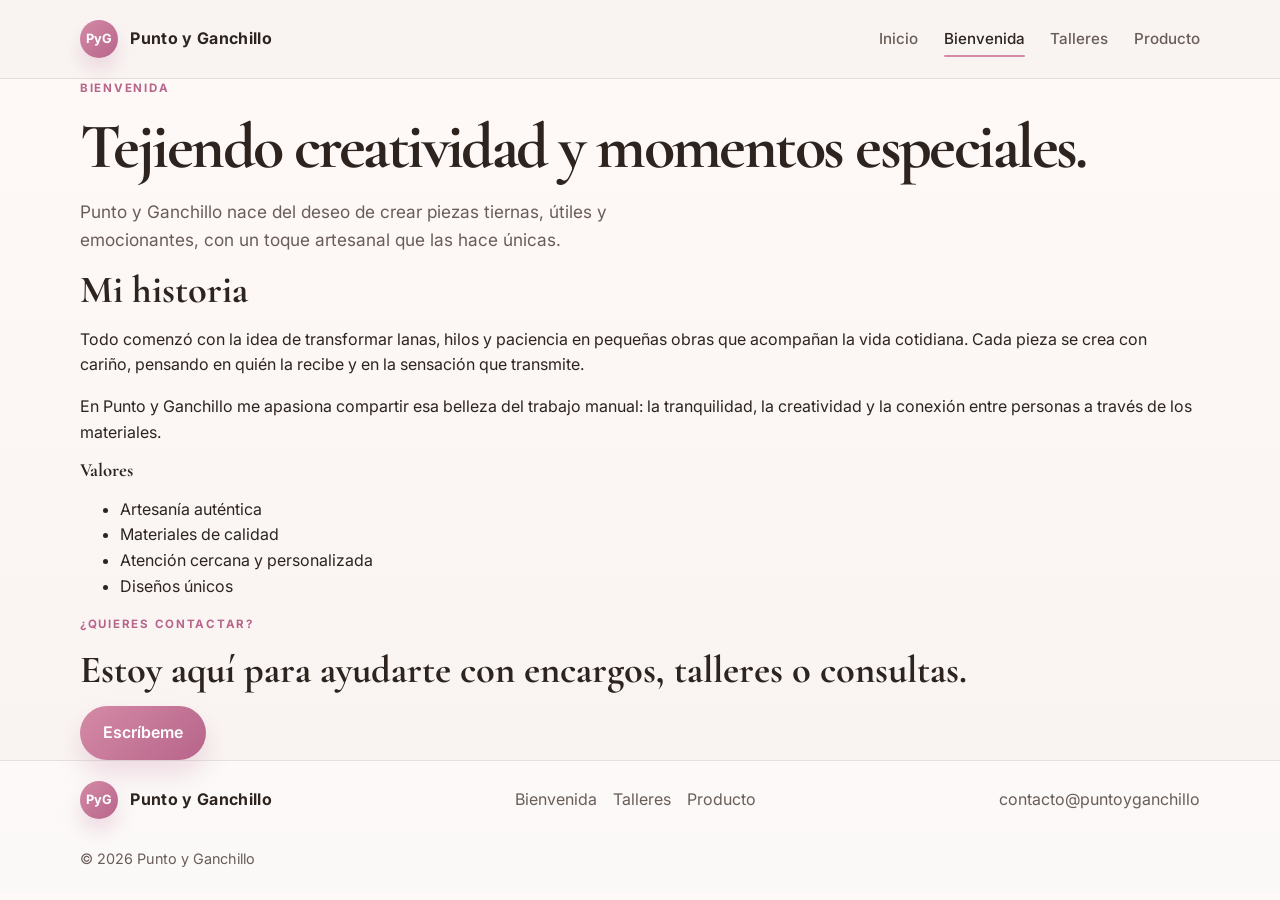
==== commit 9335382a: "Revert website pages to previous working version to fix swapped/broken content." ====
--- a/bienvenida.html
+++ b/bienvenida.html
@@ -3,8 +3,8 @@
 <head>
   <meta charset="utf-8" />
   <meta name="viewport" content="width=device-width,initial-scale=1" />
-  <title>Punto y Ganchillo | Inicio</title>
-  <meta name="description" content="Punto y Ganchillo: talleres de ganchillo, productos artesanales y creatividad hecha a mano." />
+  <title>Punto y Ganchillo | Bienvenida</title>
+  <meta name="description" content="Conoce Punto y Ganchillo, nuestra historia, valores y pasión por el tejido artesanal." />
   <link rel="preconnect" href="https://fonts.googleapis.com">
   <link rel="preconnect" href="https://fonts.gstatic.com" crossorigin>
   <link href="https://fonts.googleapis.com/css2?family=Cormorant+Garamond:wght@500;600;700&family=Inter:wght@400;500;600;700&display=swap" rel="stylesheet">
@@ -14,64 +14,50 @@
   <header class="site-header">
     <div class="container header-inner">
       <a class="brand" href="index.html" aria-label="Punto y Ganchillo inicio">
-        <img class="brand-logo" src="assets/logo.svg" alt="Punto y Ganchillo" />
+        <span class="brand-mark">PyG</span>
+        <span>Punto y Ganchillo</span>
       </a>
 
       <nav class="main-nav" aria-label="Principal">
-        <a href="index.html" class="active">Inicio</a>
-        <a href="bienvenida.html">Bienvenida</a>
+        <a href="index.html">Inicio</a>
+        <a href="bienvenida.html" class="active">Bienvenida</a>
         <a href="talleres.html">Talleres</a>
         <a href="producto.html">Producto</a>
       </nav>
     </div>
   </header>
 
-  <main>
-    <section class="hero">
-      <div class="container hero-layout">
-        <div class="hero-copy">
-          <p class="eyebrow">Hecho a mano con cariño</p>
-          <h1>Creatividad, calma y piezas únicas para tu hogar.</h1>
-          <p class="lead">Punto y Ganchillo combina artesanía, estilo y creatividad para ofrecer piezas delicadas, útiles y llenas de personalidad.</p>
-          <div class="hero-actions">
-            <a class="btn btn-primary" href="talleres.html">Ver talleres</a>
-            <a class="btn btn-secondary" href="producto.html">Ver productos</a>
-          </div>
-          <div class="mini-pills">
-            <span>Artesanía</span>
-            <span>Talleres</span>
-            <span>Regalos</span>
-          </div>
-        </div>
+  <main class="page-shell">
+    <section class="container page-intro">
+      <p class="eyebrow">Bienvenida</p>
+      <h1>Tejiendo creatividad y momentos especiales.</h1>
+      <p class="lead">Punto y Ganchillo nace del deseo de crear piezas tiernas, útiles y emocionantes, con un toque artesanal que las hace únicas.</p>
+    </section>
 
-        <div class="hero-visual">
-          <div class="visual-frame">
-            <img src="https://images.unsplash.com/photo-1517849845537-4d257902454a?auto=format&fit=crop&w=900&q=80" alt="Piezas tejidas a mano" />
-          </div>
-          <div class="floating-note top">Lana natural</div>
-          <div class="floating-note bottom">Hecho a mano</div>
-        </div>
+    <section class="container story-layout">
+      <div class="story-copy">
+        <h2>Mi historia</h2>
+        <p>Todo comenzó con la idea de transformar lanas, hilos y paciencia en pequeñas obras que acompañan la vida cotidiana. Cada pieza se crea con cariño, pensando en quién la recibe y en la sensación que transmite.</p>
+        <p>En Punto y Ganchillo me apasiona compartir esa belleza del trabajo manual: la tranquilidad, la creatividad y la conexión entre personas a través de los materiales.</p>
+      </div>
+
+      <div class="story-card">
+        <h3>Valores</h3>
+        <ul>
+          <li>Artesanía auténtica</li>
+          <li>Materiales de calidad</li>
+          <li>Atención cercana y personalizada</li>
+          <li>Diseños únicos</li>
+        </ul>
       </div>
     </section>
 
-    <section class="features container">
-      <article class="feature-card">
-        <div class="icon">✦</div>
-        <h2>Talleres</h2>
-        <p>Clases guiadas para aprender paso a paso y crear con calma.</p>
-      </article>
-
-      <article class="feature-card">
-        <div class="icon">❀</div>
-        <h2>Productos</h2>
-        <p>Pequeñas piezas artesanales con estilo y un toque personal.</p>
-      </article>
-
-      <article class="feature-card">
-        <div class="icon">♥</div>
-        <h2>Hecho a mano</h2>
-        <p>Materiales cuidando cada detalle para una pieza única.</p>
-      </article>
+    <section class="container contact-banner">
+      <div>
+        <p class="eyebrow">¿Quieres contactar?</p>
+        <h2>Estoy aquí para ayudarte con encargos, talleres o consultas.</h2>
+      </div>
+      <a class="btn btn-primary" href="mailto:contacto@puntoyganchillo">Escríbeme</a>
     </section>
   </main>
 
@@ -79,7 +65,8 @@
     <div class="container footer-inner">
       <div>
         <a class="brand footer-brand" href="index.html">
-          <img class="brand-logo" src="assets/logo.svg" alt="Punto y Ganchillo" />
+          <span class="brand-mark">PyG</span>
+          <span>Punto y Ganchillo</span>
         </a>
       </div>
 
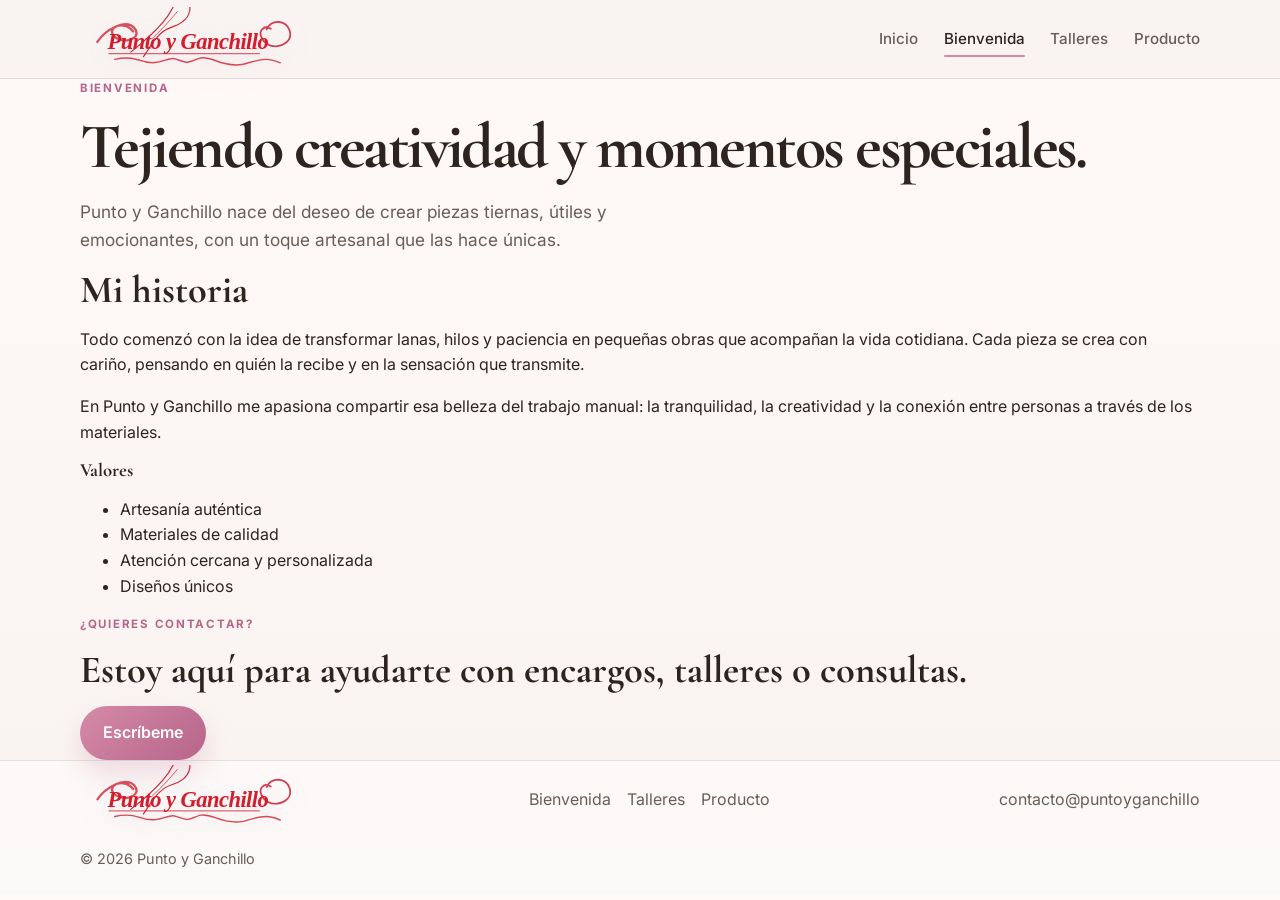
==== commit 5aa1e9a5: "Integrate the custom SVG logo into the stable site version without breaking the existing layout." ====
--- a/bienvenida.html
+++ b/bienvenida.html
@@ -14,8 +14,7 @@
   <header class="site-header">
     <div class="container header-inner">
       <a class="brand" href="index.html" aria-label="Punto y Ganchillo inicio">
-        <span class="brand-mark">PyG</span>
-        <span>Punto y Ganchillo</span>
+        <img class="brand-logo" src="assets/logo.svg" alt="Punto y Ganchillo" />
       </a>
 
       <nav class="main-nav" aria-label="Principal">
@@ -64,9 +63,8 @@
   <footer class="site-footer">
     <div class="container footer-inner">
       <div>
-        <a class="brand footer-brand" href="index.html">
-          <span class="brand-mark">PyG</span>
-          <span>Punto y Ganchillo</span>
+        <a class="brand footer-brand" href="index.html" aria-label="Punto y Ganchillo inicio">
+          <img class="brand-logo" src="assets/logo.svg" alt="Punto y Ganchillo" />
         </a>
       </div>
 
--- a/css/styles.css
+++ b/css/styles.css
@@ -69,6 +69,13 @@
   box-shadow: 0 12px 20px rgba(183, 101, 138, 0.2);
 }
 
+.brand-logo {
+  width: clamp(150px, 18vw, 220px);
+  height: auto;
+  display: block;
+  filter: drop-shadow(0 8px 14px rgba(183, 101, 138, 0.14));
+}
+
 .main-nav {
   display: flex;
   align-items: center;
